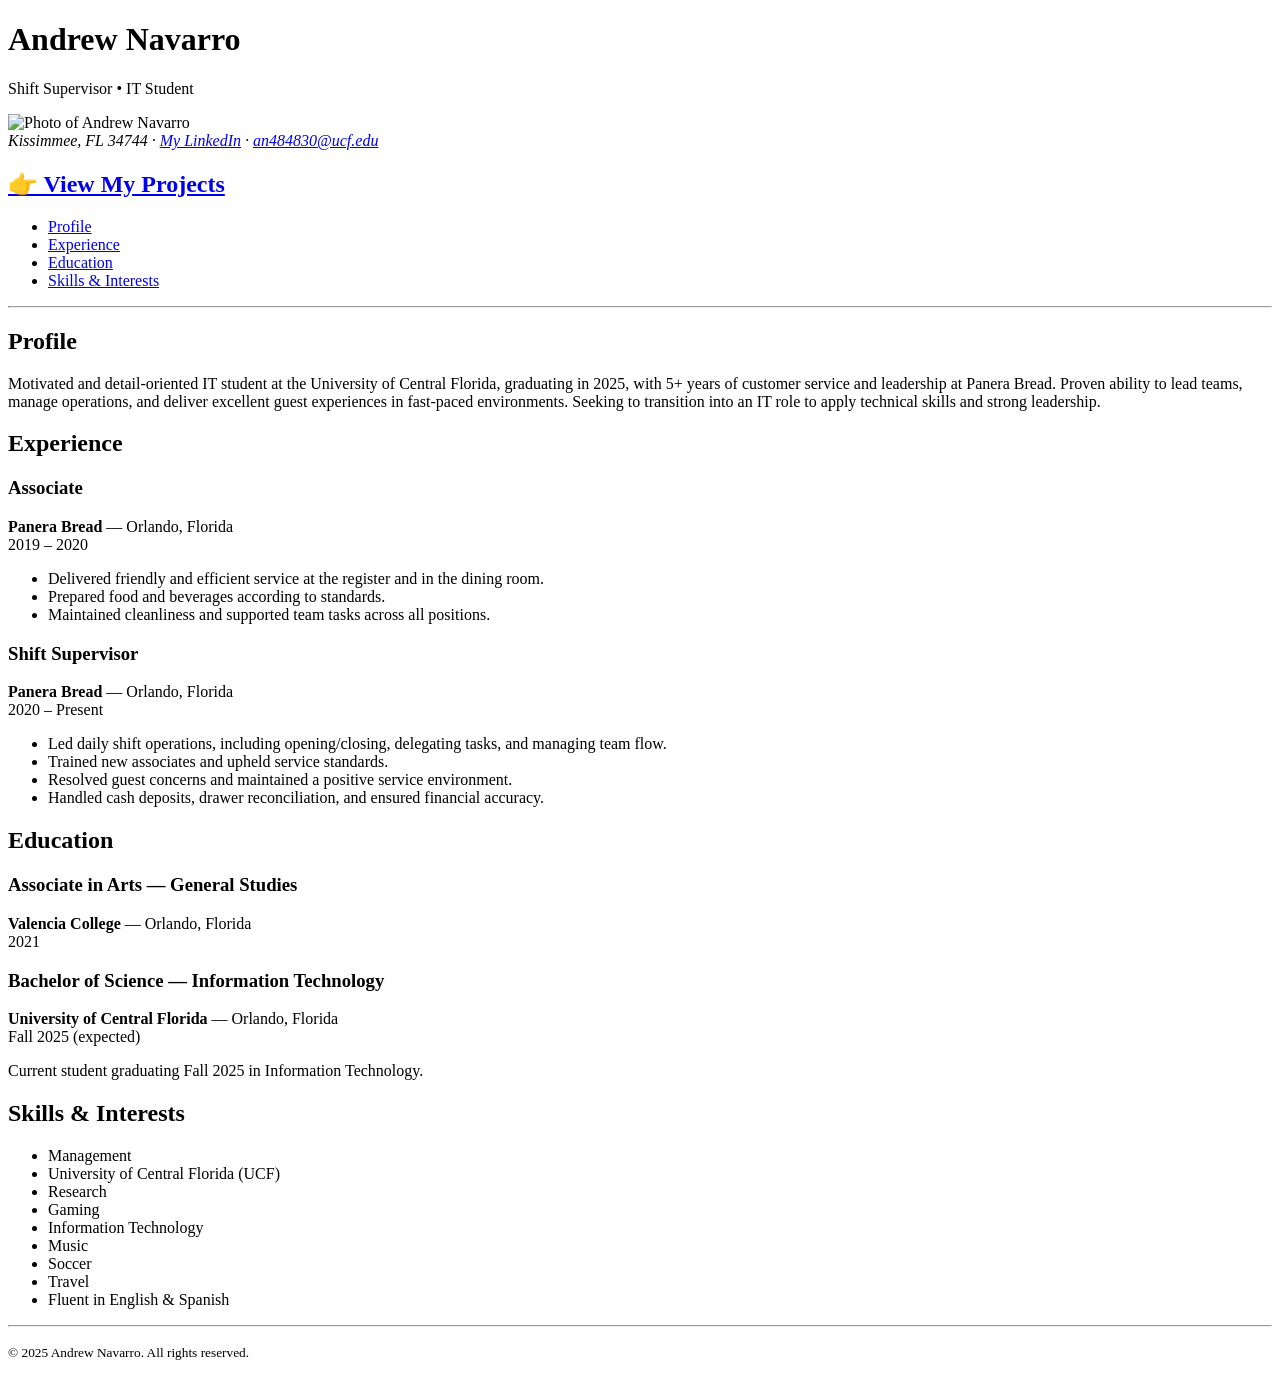
==== index.html @ 13870054 "Update and rename Resume.html to index.html" ====
<!doctype html>
<html lang="en">
<head>
  <meta charset="utf-8">
  <title>Andrew Navarro — Resume</title>
  <meta name="viewport" content="width=device-width, initial-scale=1">
  <link rel="stylesheet" href="styles.css">
</head>
<body>
  <header>
    <h1>Andrew Navarro</h1>
    <p>Shift Supervisor • IT Student</p>

    <div class="contact-info">
      <img src="mammoth1.png" alt="Photo of Andrew Navarro" width="120">
      <address>
        Kissimmee, FL 34744 · 
        <a href="https://www.linkedin.com/in/andrew-navarro200174/">My LinkedIn</a> ·
        <a href="mailto:an484830@ucf.edu">an484830@ucf.edu</a>
      </address>
    </div>

    <h2><a href="projects.html">👉 View My Projects</a></h2>

    <nav aria-label="Resume sections">
      <ul>
        <li><a href="#profile">Profile</a></li>
        <li><a href="#experience">Experience</a></li>
        <li><a href="#education">Education</a></li>
        <li><a href="#skills">Skills &amp; Interests</a></li>
      </ul>
    </nav>
    <hr>
  </header>

  <main>
    <!-- Profile -->
    <section id="profile" aria-labelledby="profile-heading">
      <h2 id="profile-heading">Profile</h2>
      <article>
        <p>
          Motivated and detail-oriented IT student at the University of Central Florida, graduating in 2025,
          with 5+ years of customer service and leadership at Panera Bread. Proven ability to lead teams,
          manage operations, and deliver excellent guest experiences in fast-paced environments. Seeking to
          transition into an IT role to apply technical skills and strong leadership.
        </p>
      </article>
    </section>

    <!-- Experience -->
    <section id="experience" aria-labelledby="experience-heading">
      <h2 id="experience-heading">Experience</h2>

      <article>
        <h3>Associate</h3>
        <p><strong>Panera Bread</strong> — Orlando, Florida<br>
        <time datetime="2019">2019</time> – <time datetime="2020">2020</time></p>
        <ul>
          <li>Delivered friendly and efficient service at the register and in the dining room.</li>
          <li>Prepared food and beverages according to standards.</li>
          <li>Maintained cleanliness and supported team tasks across all positions.</li>
        </ul>
      </article>

      <article>
        <h3>Shift Supervisor</h3>
        <p><strong>Panera Bread</strong> — Orlando, Florida<br>
        <time datetime="2020">2020</time> – <time datetime="2025">Present</time></p>
        <ul>
          <li>Led daily shift operations, including opening/closing, delegating tasks, and managing team flow.</li>
          <li>Trained new associates and upheld service standards.</li>
          <li>Resolved guest concerns and maintained a positive service environment.</li>
          <li>Handled cash deposits, drawer reconciliation, and ensured financial accuracy.</li>
        </ul>
      </article>
    </section>

    <!-- Education -->
    <section id="education" aria-labelledby="education-heading">
      <h2 id="education-heading">Education</h2>

      <article>
        <h3>Associate in Arts — General Studies</h3>
        <p><strong>Valencia College</strong> — Orlando, Florida<br>
        <time datetime="2021">2021</time></p>
      </article>

      <article>
        <h3>Bachelor of Science — Information Technology</h3>
        <p><strong>University of Central Florida</strong> — Orlando, Florida<br>
        <time datetime="2025-12">Fall 2025</time> (expected)</p>
        <p>Current student graduating Fall 2025 in Information Technology.</p>
      </article>
    </section>

    <!-- Skills -->
    <section id="skills" aria-labelledby="skills-heading">
      <h2 id="skills-heading">Skills &amp; Interests</h2>
      <article>
        <ul>
          <li>Management</li>
          <li>University of Central Florida (UCF)</li>
          <li>Research</li>
          <li>Gaming</li>
          <li>Information Technology</li>
          <li>Music</li>
          <li>Soccer</li>
          <li>Travel</li>
          <li>Fluent in English &amp; Spanish</li>
        </ul>
      </article>
    </section>
  </main>

  <footer>
    <hr>
    <p><small>© <time datetime="2025">2025</time> Andrew Navarro. All rights reserved.</small></p>
  </footer>
</body>
</html>
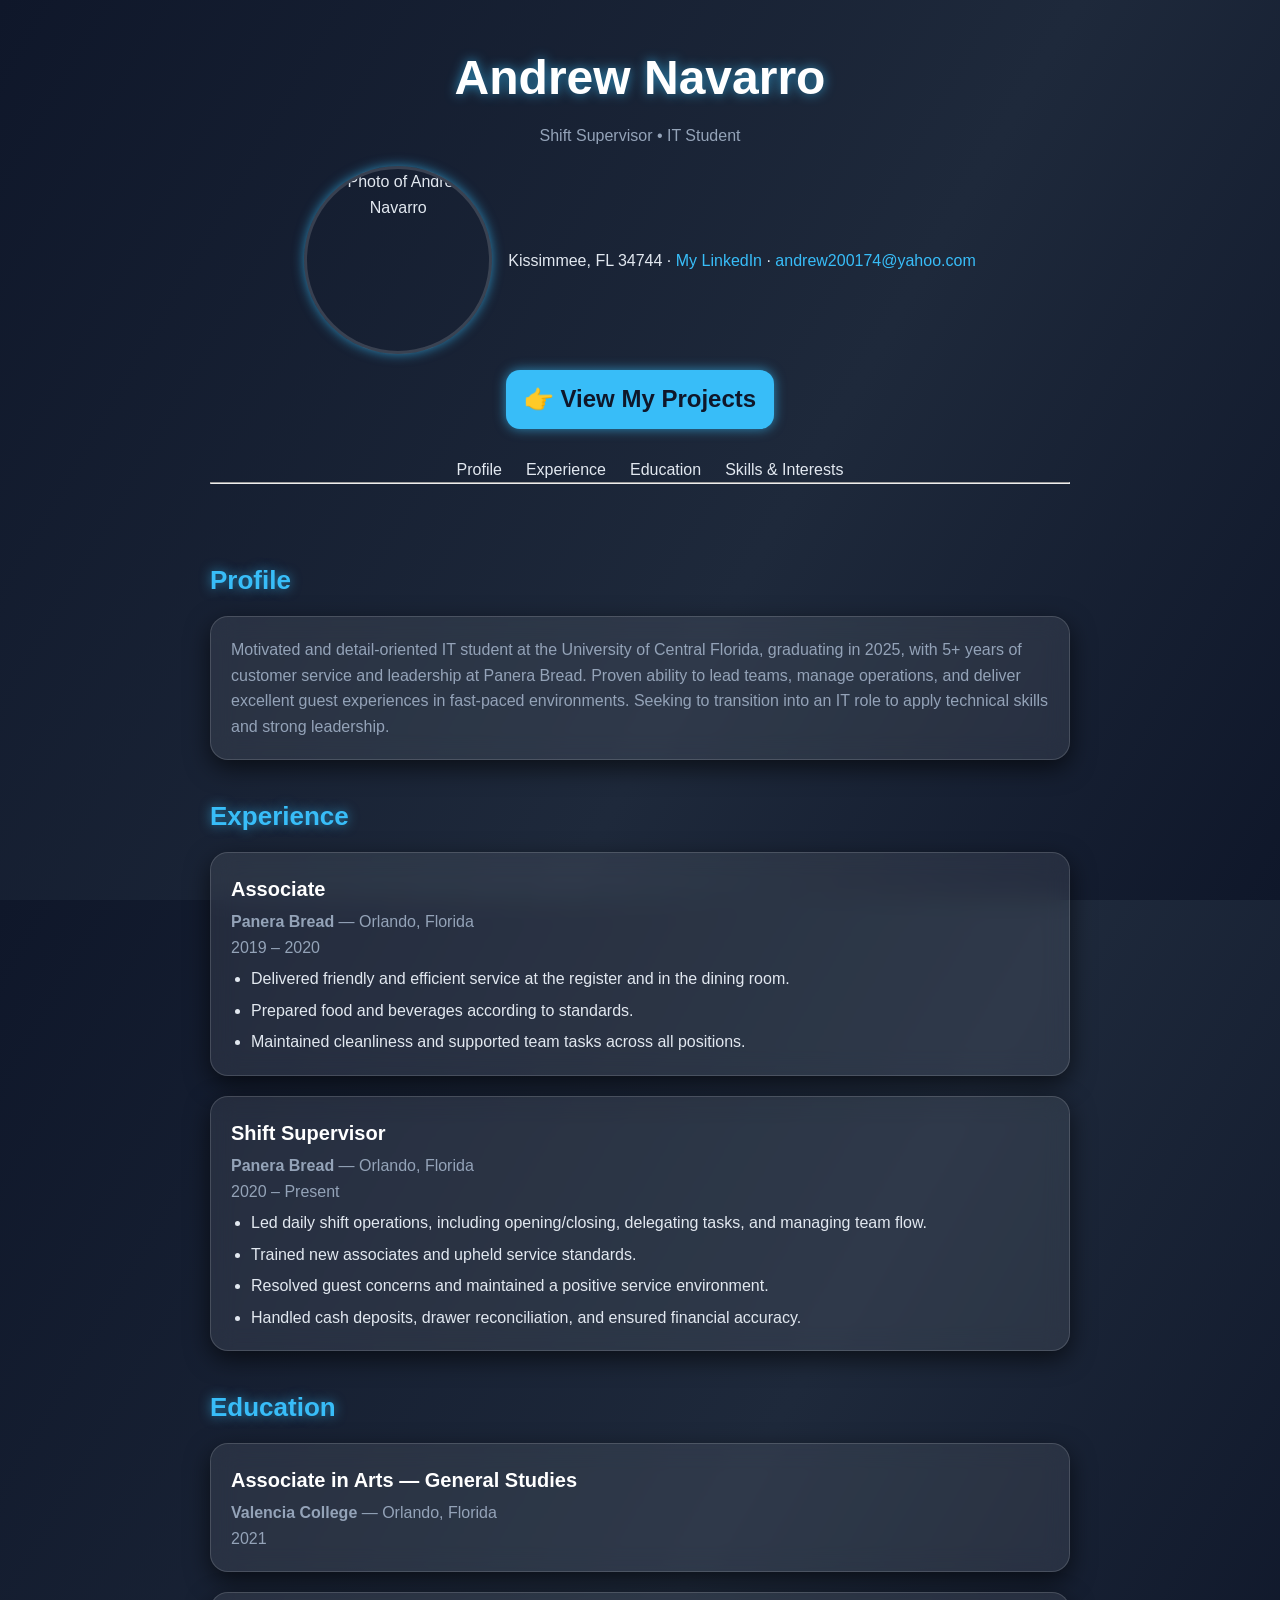
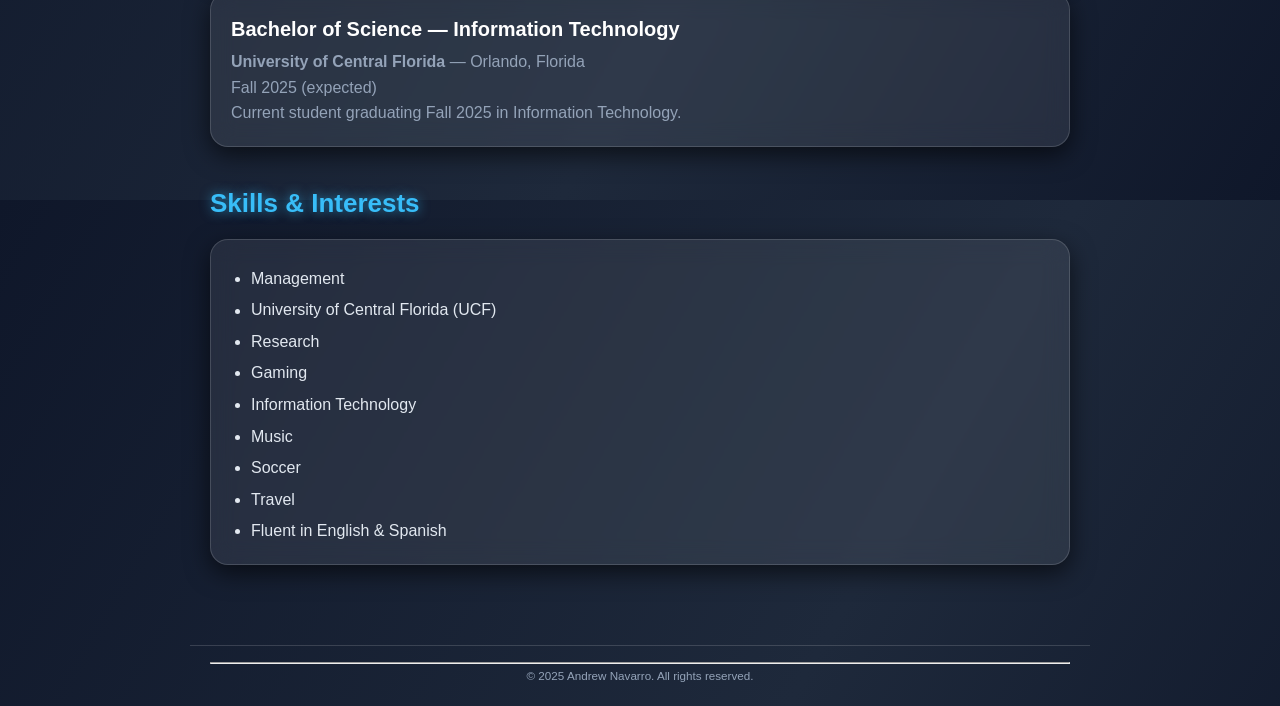
==== commit 46552fe3: "Fix email address in index.html Updated contact email in the resume." ====
--- a/index.html
+++ b/index.html
@@ -16,7 +16,7 @@
       <address>
         Kissimmee, FL 34744 · 
         <a href="https://www.linkedin.com/in/andrew-navarro200174/">My LinkedIn</a> ·
-        <a href="mailto:an484830@ucf.edu">an484830@ucf.edu</a>
+        <a href="mailto:an484830@ucf.edu">andrew200174@yahoo.com</a>
       </address>
     </div>
 
--- a/styles.css
+++ b/styles.css
@@ -0,0 +1,158 @@
+/* ====== Glassmorphism Theme ====== */
+:root {
+  --bg: #0f172a;                /* deep navy */
+  --card-bg: rgba(255,255,255,0.08);
+  --glass-border: rgba(255,255,255,0.15);
+  --ink: #e2e8f0;               /* light gray text */
+  --muted: #94a3b8;
+  --accent: #38bdf8;            /* cyan blue */
+  --accent-glow: 0 0 12px #38bdf8aa;
+  --maxw: 900px;
+  --radius: 18px;
+  --shadow: 0 8px 24px rgba(0,0,0,0.6);
+}
+
+* { box-sizing: border-box; margin: 0; padding: 0; }
+html, body { height: 100%; }
+body {
+  font: 16px/1.6 "Segoe UI", Roboto, Helvetica, Arial, sans-serif;
+  background: linear-gradient(120deg, #0f172a, #1e293b 60%, #0f172a);
+  color: var(--ink);
+}
+
+/* ====== Layout ====== */
+header, main, footer {
+  max-width: var(--maxw);
+  margin: 0 auto;
+  padding: 20px;
+}
+
+/* ====== Header ====== */
+header {
+  text-align: center;
+  padding-top: 40px;
+}
+header h1 {
+  font-size: clamp(32px, 6vw, 48px);
+  font-weight: 800;
+  color: #fff;
+  text-shadow: 0 0 12px rgba(56,189,248,0.7);
+}
+header p {
+  margin: 6px 0 18px;
+  color: var(--muted);
+}
+.contact-info {
+  display: flex;
+  justify-content: center;
+  align-items: center;
+  gap: 16px;
+}
+.contact-info img {
+  width: 188px;              
+  height: 188px;
+  border-radius: 50%;        
+  object-fit: cover;         
+  object-position: 73% 30%;   
+  border: 3px solid var(--glass-border);
+  box-shadow: var(--accent-glow);
+}
+address {
+  font-style: normal;
+}
+address a {
+  color: var(--accent);
+  text-decoration: none;
+}
+address a:hover {
+  text-decoration: underline;
+}
+
+/* ====== Navigation ====== */
+nav ul {
+  display: flex;
+  justify-content: center;
+  gap: 24px;
+  margin-top: 22px;
+  list-style: none;
+}
+nav a {
+  color: var(--ink);
+  text-decoration: none;
+  font-weight: 500;
+  position: relative;
+  padding: 6px 0;
+}
+nav a::after {
+  content: "";
+  position: absolute;
+  left: 0; bottom: -3px;
+  width: 0; height: 2px;
+  background: var(--accent);
+  transition: width .3s ease;
+}
+nav a:hover::after {
+  width: 100%;
+}
+
+/* ====== Sections ====== */
+section {
+  margin-top: 36px;
+}
+section h2 {
+  font-size: 26px;
+  margin-bottom: 14px;
+  color: var(--accent);
+  text-shadow: var(--accent-glow);
+}
+article {
+  background: var(--card-bg);
+  border: 1px solid var(--glass-border);
+  border-radius: var(--radius);
+  padding: 20px;
+  margin-bottom: 20px;
+  box-shadow: var(--shadow);
+  backdrop-filter: blur(12px);
+}
+article h3 {
+  font-size: 20px;
+  margin-bottom: 4px;
+  color: #fff;
+}
+article p {
+  color: var(--muted);
+}
+ul {
+  margin-left: 20px;
+}
+li {
+  margin-top: 6px;
+}
+
+/* ====== CTA Button ====== */
+.cta, h2 a {
+  display: inline-block;
+  background: var(--accent);
+  color: #0f172a;
+  font-weight: bold;
+  padding: 10px 18px;
+  border-radius: 14px;
+  text-decoration: none;
+  margin-top: 16px;
+  box-shadow: var(--accent-glow);
+  transition: transform .2s ease, box-shadow .2s ease;
+}
+.cta:hover, h2 a:hover {
+  transform: translateY(-2px);
+  box-shadow: 0 0 18px #38bdf8cc;
+}
+
+/* ====== Footer ====== */
+footer {
+  margin-top: 40px;
+  text-align: center;
+  color: var(--muted);
+  font-size: 14px;
+  border-top: 1px solid var(--glass-border);
+  padding-top: 16px;
+}
